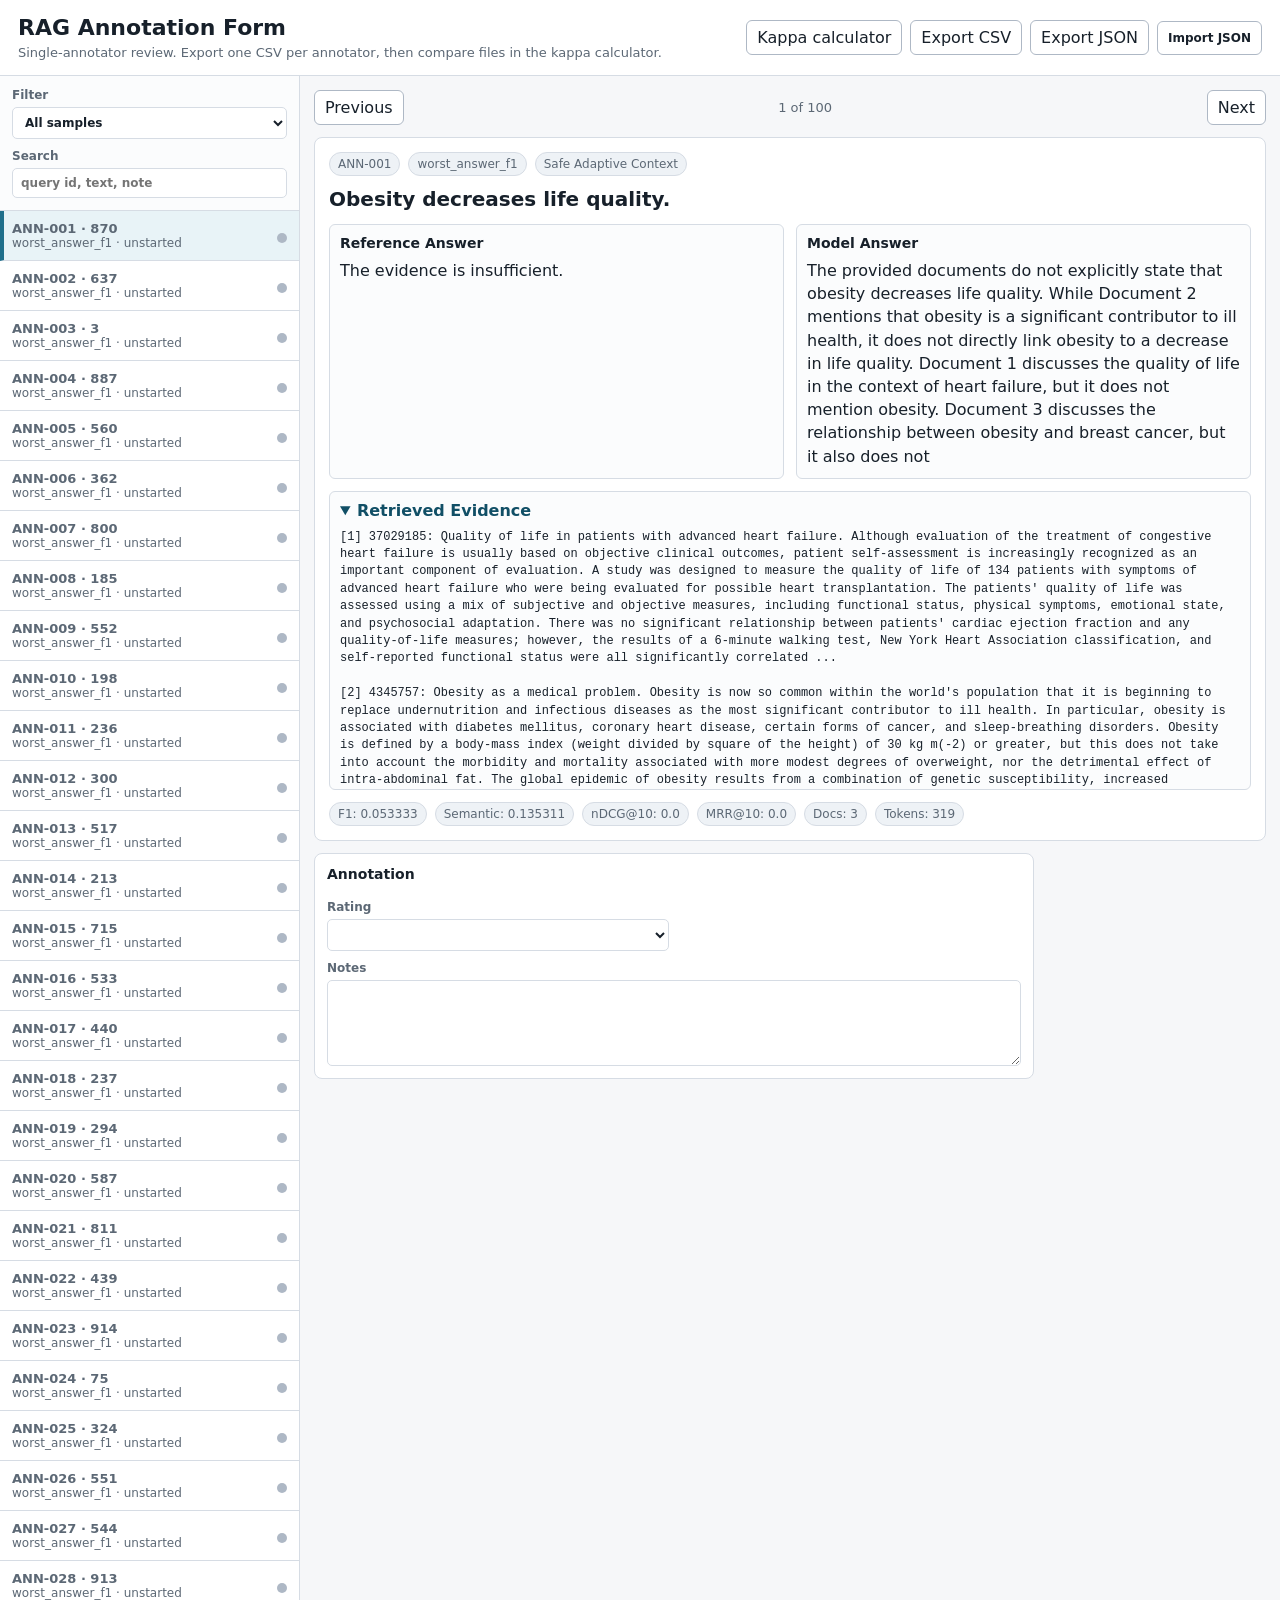
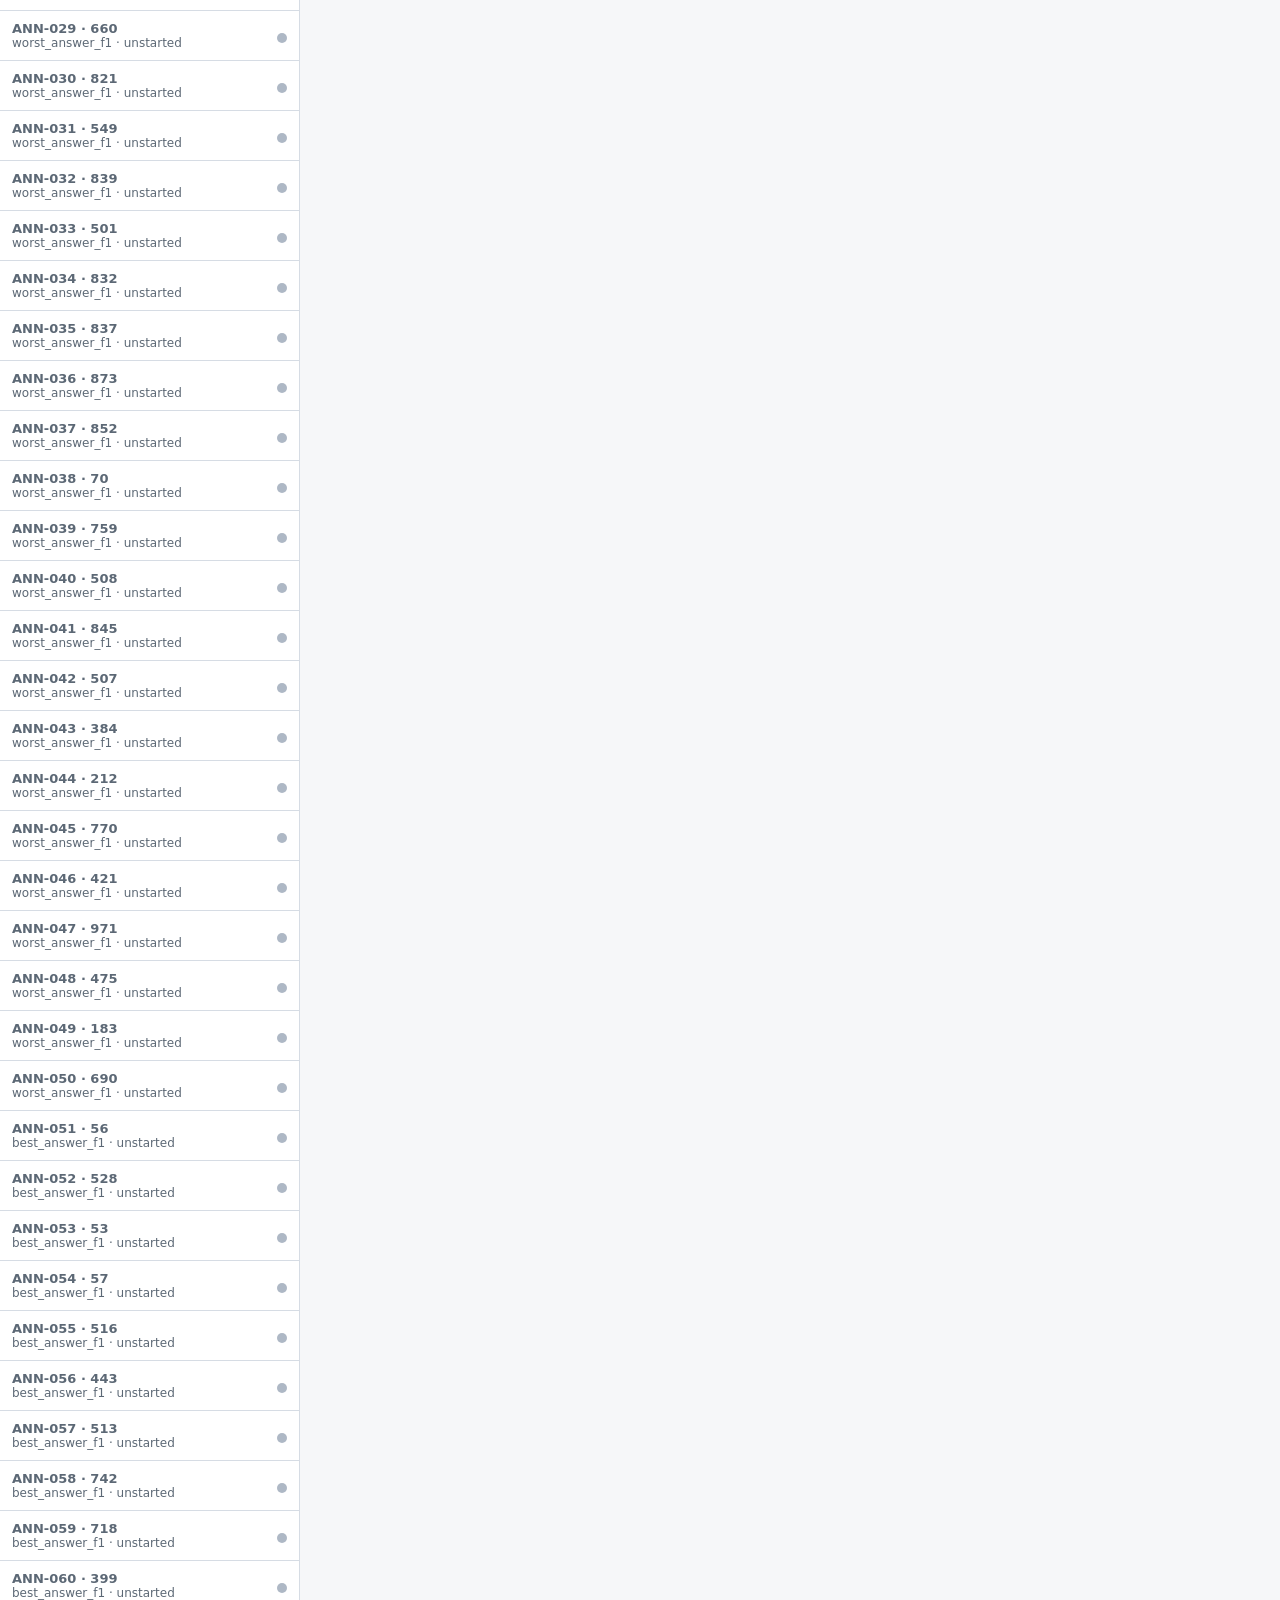
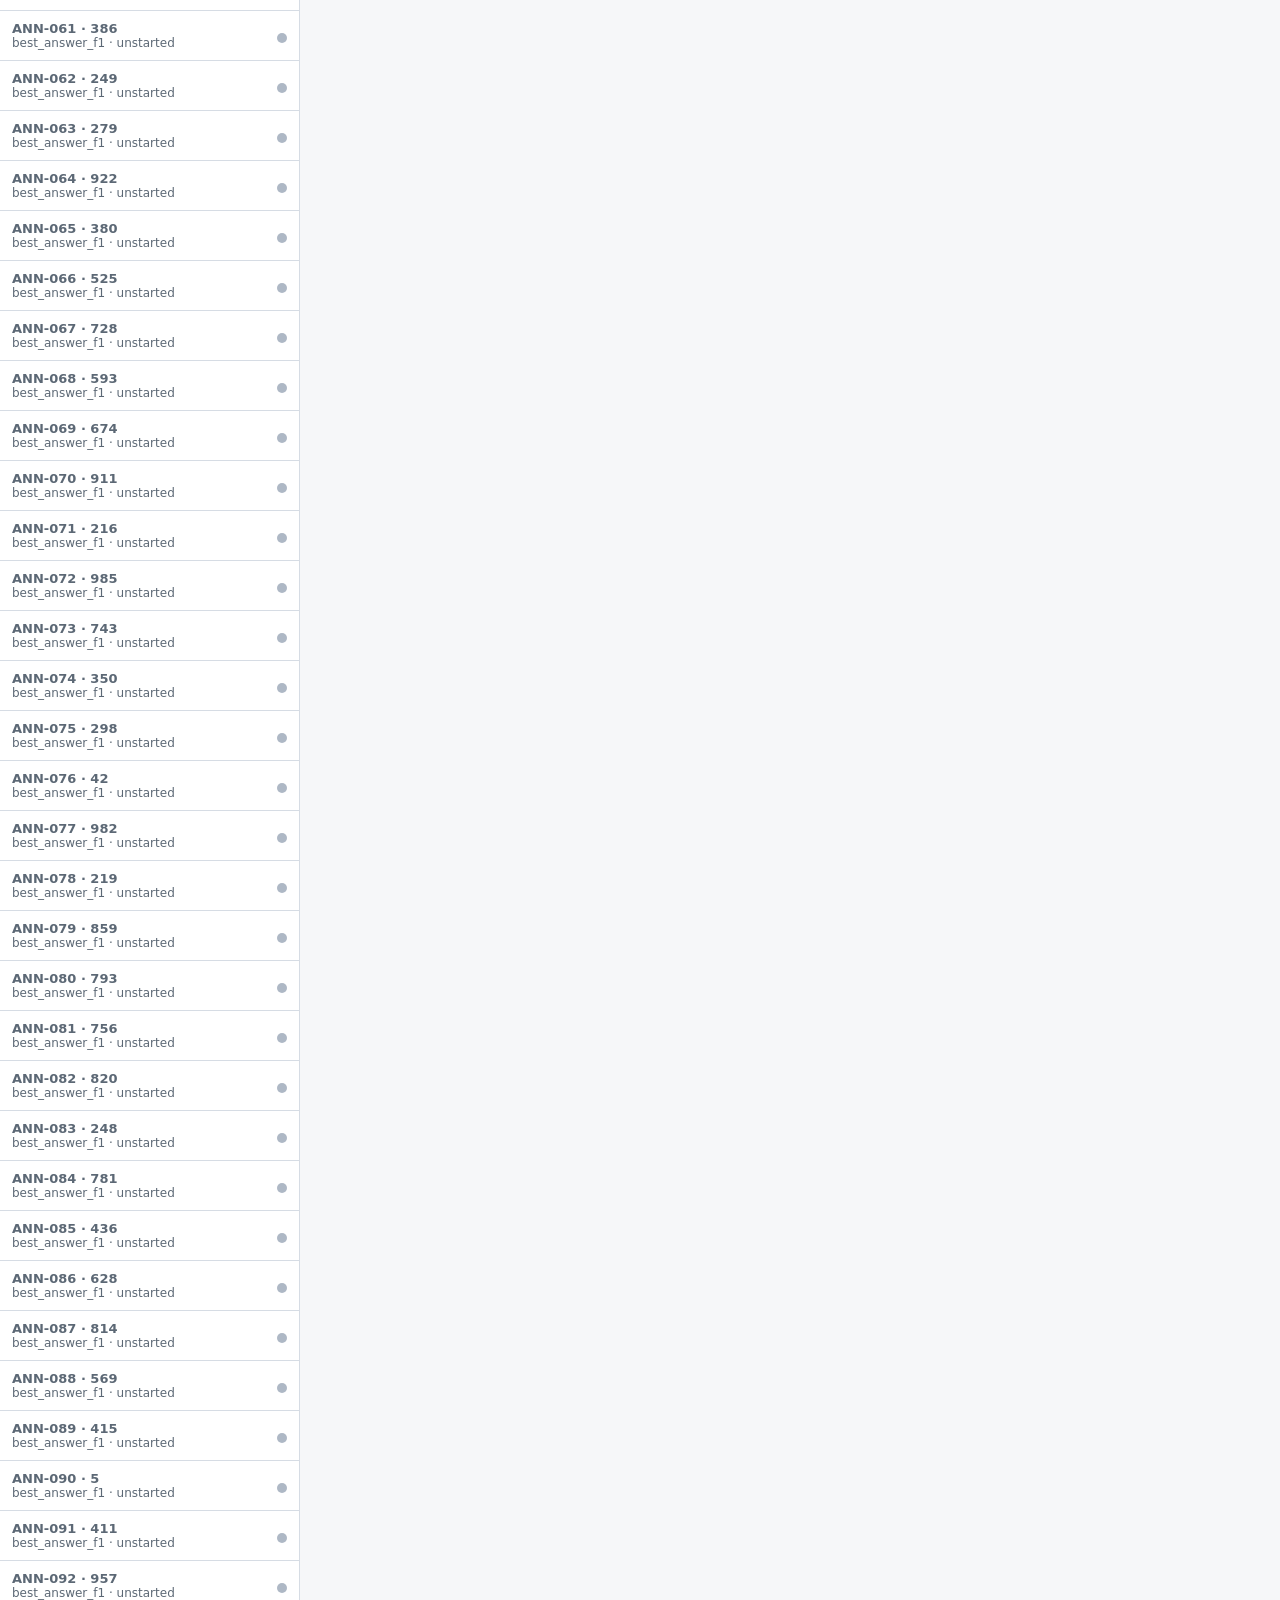
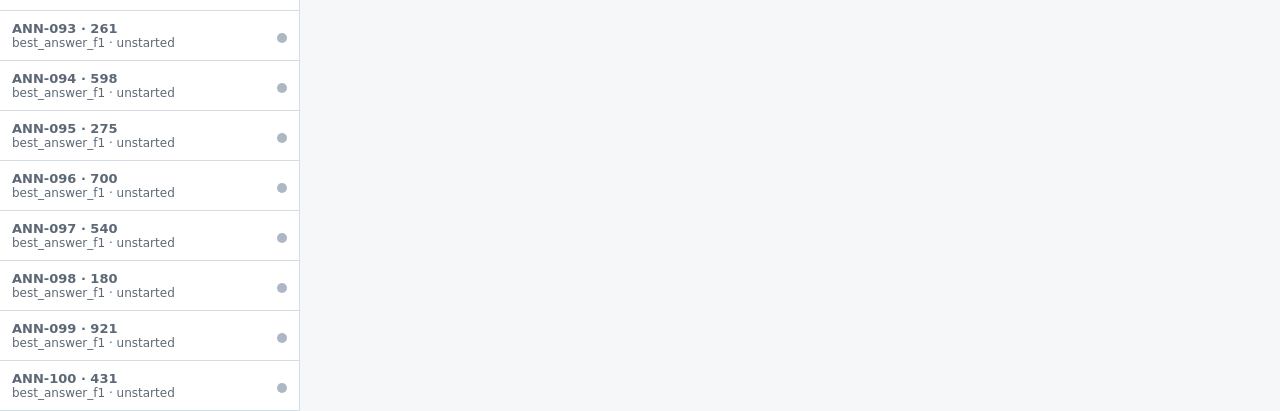
==== annotation_workform/index.html @ 944edac5 "Add annotation web form and guidelines" ====
<!doctype html>
<html lang="en">
  <head>
    <meta charset="utf-8" />
    <meta name="viewport" content="width=device-width, initial-scale=1" />
    <title>RAG Annotation Form</title>
    <link rel="stylesheet" href="./styles.css" />
  </head>
  <body>
    <header class="app-header">
      <div>
        <h1>RAG Annotation Form</h1>
        <p>Single-annotator review. Export one CSV per annotator, then compare files in the kappa calculator.</p>
      </div>
      <div class="header-actions">
        <a class="button-link" href="./kappa.html">Kappa calculator</a>
        <button id="exportCsvBtn" type="button">Export CSV</button>
        <button id="exportJsonBtn" type="button">Export JSON</button>
        <label class="import-button">
          Import JSON
          <input id="importJsonInput" type="file" accept="application/json" />
        </label>
      </div>
    </header>

    <main class="layout">
      <aside class="sidebar" aria-label="Samples">
        <div class="toolbar">
          <label>
            Filter
            <select id="filterSelect">
              <option value="all">All samples</option>
              <option value="unstarted">Unstarted</option>
              <option value="complete">Annotated</option>
              <option value="worst">Worst group</option>
              <option value="best">Best group</option>
            </select>
          </label>
          <label>
            Search
            <input id="searchInput" type="search" placeholder="query id, text, note" />
          </label>
        </div>
        <div id="sampleList" class="sample-list"></div>
      </aside>

      <section class="workspace" aria-label="Annotation workspace">
        <nav class="item-nav" aria-label="Current sample navigation">
          <button id="prevBtn" type="button">Previous</button>
          <div id="positionText" class="position-text"></div>
          <button id="nextBtn" type="button">Next</button>
        </nav>

        <section class="sample-panel">
          <div class="sample-meta">
            <span id="sampleId"></span>
            <span id="sampleGroup"></span>
            <span id="sampleMode"></span>
          </div>
          <h2 id="queryText"></h2>
          <div class="evidence-grid">
            <section>
              <h3>Reference Answer</h3>
              <p id="referenceAnswer"></p>
            </section>
            <section>
              <h3>Model Answer</h3>
              <p id="modelAnswer"></p>
            </section>
          </div>
          <details open>
            <summary>Retrieved Evidence</summary>
            <pre id="evidenceText"></pre>
          </details>
          <div class="metric-strip" id="metricStrip"></div>
        </section>

        <section class="annotation-grid single-annotation-grid">
          <form id="annotationForm" class="annotation-form">
            <h3>Annotation</h3>
            <label>
              Rating
              <select name="rating">
                <option value=""></option>
                <option>CORRECT</option>
                <option>PARTIALLY_CORRECT</option>
                <option>INCORRECT</option>
                <option>NOT_ENOUGH_INFO</option>
              </select>
            </label>
            <label class="wide">
              Notes
              <textarea name="notes" rows="5"></textarea>
            </label>
          </form>
        </section>
      </section>
    </main>

    <script src="./data.js"></script>
    <script src="./app.js"></script>
  </body>
</html>
---- annotation_workform/styles.css ----
:root {
  color-scheme: light;
  --bg: #f6f7f9;
  --surface: #ffffff;
  --surface-2: #eef2f6;
  --border: #d6dce4;
  --border-strong: #aeb8c5;
  --text: #17202a;
  --muted: #5c6875;
  --accent: #1f6f8b;
  --accent-strong: #114f66;
  --warning: #8a5b00;
  --danger: #9f2a2a;
  --good: #1f7a4f;
}

* {
  box-sizing: border-box;
}

body {
  margin: 0;
  font-family: Inter, ui-sans-serif, system-ui, -apple-system, BlinkMacSystemFont, "Segoe UI", sans-serif;
  background: var(--bg);
  color: var(--text);
}

button,
input,
select,
textarea {
  font: inherit;
}

button,
.import-button,
.button-link {
  border: 1px solid var(--border-strong);
  background: var(--surface);
  color: var(--text);
  min-height: 34px;
  padding: 7px 10px;
  border-radius: 6px;
  cursor: pointer;
  text-decoration: none;
  display: inline-flex;
  align-items: center;
}

button:hover,
.import-button:hover,
.button-link:hover {
  border-color: var(--accent);
}

.danger {
  color: var(--danger);
  border-color: #d8a1a1;
}

.app-header {
  min-height: 76px;
  display: flex;
  align-items: center;
  justify-content: space-between;
  gap: 16px;
  padding: 14px 18px;
  border-bottom: 1px solid var(--border);
  background: var(--surface);
}

.app-header h1 {
  font-size: 22px;
  line-height: 1.2;
  margin: 0 0 4px;
  letter-spacing: 0;
}

.app-header p {
  margin: 0;
  color: var(--muted);
  font-size: 13px;
}

.header-actions {
  display: flex;
  align-items: center;
  gap: 8px;
  flex-wrap: wrap;
}

.import-button input {
  display: none;
}

.layout {
  display: grid;
  grid-template-columns: minmax(240px, 300px) minmax(520px, 1fr);
  min-height: calc(100vh - 76px);
}

.sidebar,
.stats {
  background: var(--surface);
  border-right: 1px solid var(--border);
  min-height: calc(100vh - 76px);
  overflow: auto;
}

.stats {
  border-right: 0;
  border-left: 1px solid var(--border);
  padding: 14px;
}

.toolbar {
  display: grid;
  gap: 10px;
  padding: 12px;
  border-bottom: 1px solid var(--border);
  background: #fbfcfd;
}

label {
  display: grid;
  gap: 5px;
  color: var(--muted);
  font-size: 12px;
  font-weight: 650;
}

input,
select,
textarea {
  width: 100%;
  border: 1px solid var(--border);
  background: #ffffff;
  color: var(--text);
  border-radius: 5px;
  padding: 7px 8px;
}

textarea {
  resize: vertical;
}

.sample-list {
  display: grid;
}

.sample-row {
  display: grid;
  grid-template-columns: 1fr auto;
  gap: 6px;
  width: 100%;
  text-align: left;
  border: 0;
  border-bottom: 1px solid var(--border);
  border-radius: 0;
  padding: 10px 12px;
  background: var(--surface);
}

.sample-row.active {
  background: #e8f3f7;
  border-left: 4px solid var(--accent);
  padding-left: 8px;
}

.sample-row strong {
  display: block;
  font-size: 13px;
}

.sample-row span {
  color: var(--muted);
  font-size: 12px;
}

.status-dot {
  width: 10px;
  height: 10px;
  border-radius: 999px;
  margin-top: 4px;
  background: var(--border-strong);
}

.status-dot.complete {
  background: var(--good);
}

.workspace {
  overflow: auto;
  min-height: calc(100vh - 76px);
  padding: 14px;
}

.item-nav {
  display: flex;
  align-items: center;
  justify-content: space-between;
  gap: 12px;
  margin-bottom: 12px;
}

.position-text {
  color: var(--muted);
  font-size: 13px;
}

.sample-panel,
.annotation-form,
.adjudication-panel {
  background: var(--surface);
  border: 1px solid var(--border);
  border-radius: 8px;
}

.sample-panel {
  padding: 14px;
}

.sample-meta {
  display: flex;
  flex-wrap: wrap;
  gap: 8px;
  margin-bottom: 10px;
}

.sample-meta span,
.metric-pill {
  display: inline-flex;
  align-items: center;
  min-height: 24px;
  padding: 3px 8px;
  background: var(--surface-2);
  border: 1px solid var(--border);
  border-radius: 999px;
  color: var(--muted);
  font-size: 12px;
}

.sample-panel h2 {
  font-size: 20px;
  line-height: 1.3;
  margin: 0 0 12px;
  letter-spacing: 0;
}

.sample-panel h3,
.annotation-form h3,
.adjudication-panel h3,
.stats h2,
.stats h3 {
  margin: 0 0 8px;
  font-size: 14px;
  letter-spacing: 0;
}

.evidence-grid {
  display: grid;
  grid-template-columns: 1fr 1fr;
  gap: 12px;
  margin-bottom: 12px;
}

.evidence-grid section {
  padding: 10px;
  border: 1px solid var(--border);
  border-radius: 6px;
  background: #fbfcfd;
}

.evidence-grid p {
  margin: 0;
  line-height: 1.45;
}

details {
  border: 1px solid var(--border);
  border-radius: 6px;
  background: #fbfcfd;
  margin-bottom: 12px;
}

summary {
  cursor: pointer;
  padding: 9px 10px;
  color: var(--accent-strong);
  font-weight: 700;
}

pre {
  white-space: pre-wrap;
  margin: 0;
  padding: 0 10px 10px;
  max-height: 260px;
  overflow: auto;
  line-height: 1.45;
  font-family: ui-monospace, SFMono-Regular, Menlo, Monaco, Consolas, "Liberation Mono", monospace;
  font-size: 12px;
}

.metric-strip {
  display: flex;
  flex-wrap: wrap;
  gap: 8px;
}

.annotation-grid {
  display: grid;
  grid-template-columns: 1fr;
  gap: 12px;
  margin-top: 12px;
}

.single-annotation-grid {
  max-width: 720px;
}

.annotation-form,
.adjudication-panel {
  padding: 12px;
}

.annotation-form {
  display: grid;
  grid-template-columns: 1fr 1fr;
  gap: 10px;
}

.annotation-form h3,
.annotation-form .wide {
  grid-column: 1 / -1;
}

.adjudication-panel {
  margin-top: 12px;
}

.adjudication-grid {
  display: grid;
  grid-template-columns: 1fr 1fr;
  gap: 10px;
}

.wide {
  grid-column: 1 / -1;
}

.stats-panel {
  display: grid;
  gap: 8px;
  margin: 12px 0 16px;
}

.stat-line {
  display: flex;
  align-items: baseline;
  justify-content: space-between;
  gap: 12px;
  padding: 8px 0;
  border-bottom: 1px solid var(--border);
}

.stat-line strong {
  font-size: 18px;
}

.label-counts {
  display: grid;
  gap: 6px;
  margin-bottom: 16px;
}

.count-row {
  display: grid;
  grid-template-columns: 1fr auto;
  gap: 8px;
  font-size: 13px;
}

.calculator-layout {
  max-width: 1120px;
  margin: 0 auto;
  padding: 16px;
  display: grid;
  gap: 14px;
}

.calculator-panel {
  background: var(--surface);
  border: 1px solid var(--border);
  border-radius: 8px;
  padding: 14px;
}

.calculator-panel h2 {
  margin: 0 0 12px;
  font-size: 16px;
  letter-spacing: 0;
}

.upload-grid,
.settings-grid {
  display: grid;
  grid-template-columns: 1fr 1fr;
  gap: 12px;
}

.drop-zone {
  min-height: 120px;
  align-content: center;
  justify-items: center;
  text-align: center;
  border: 1px dashed var(--border-strong);
  border-radius: 8px;
  background: #fbfcfd;
  padding: 16px;
  cursor: pointer;
}

.drop-zone strong {
  color: var(--text);
  font-size: 14px;
}

.drop-zone input {
  display: none;
}

.drop-zone.drag-over {
  border-color: var(--accent);
  background: #e8f3f7;
}

.settings-grid {
  margin-top: 12px;
}

.actions-row {
  display: flex;
  flex-wrap: wrap;
  gap: 8px;
  margin-top: 12px;
}

.summary-grid {
  display: grid;
  grid-template-columns: repeat(4, minmax(140px, 1fr));
  gap: 12px;
}

.summary-grid .stat-line {
  display: grid;
  gap: 4px;
  border: 1px solid var(--border);
  border-radius: 8px;
  padding: 10px;
  background: #fbfcfd;
}

.message-panel {
  margin-top: 12px;
  color: var(--muted);
  font-size: 13px;
}

.message-panel p {
  margin: 6px 0 0;
}

.formula-note {
  color: var(--muted);
  font-size: 13px;
  line-height: 1.45;
}

.formula-note p {
  margin: 0 0 8px;
}

.formula-note code {
  color: var(--text);
  background: var(--surface-2);
  border: 1px solid var(--border);
  border-radius: 5px;
  padding: 1px 5px;
}

.error-message {
  color: var(--danger);
}

.table-wrap {
  overflow: auto;
  border: 1px solid var(--border);
  border-radius: 8px;
}

table {
  width: 100%;
  border-collapse: collapse;
  font-size: 13px;
}

th,
td {
  padding: 9px 10px;
  border-bottom: 1px solid var(--border);
  text-align: left;
  vertical-align: top;
}

th {
  background: var(--surface-2);
  color: var(--text);
}

td {
  color: var(--muted);
}

@media (max-width: 1040px) {
  .layout {
    grid-template-columns: 250px 1fr;
  }

  .stats {
    grid-column: 1 / -1;
    min-height: auto;
    border-left: 0;
    border-top: 1px solid var(--border);
  }
}

@media (max-width: 760px) {
  .app-header,
  .layout,
  .annotation-grid,
  .evidence-grid,
  .adjudication-grid,
  .upload-grid,
  .settings-grid,
  .summary-grid {
    display: block;
  }

  .sidebar,
  .stats,
  .workspace {
    min-height: auto;
  }

  .annotation-form,
  .adjudication-panel,
  .sample-panel {
    margin-bottom: 12px;
  }
}
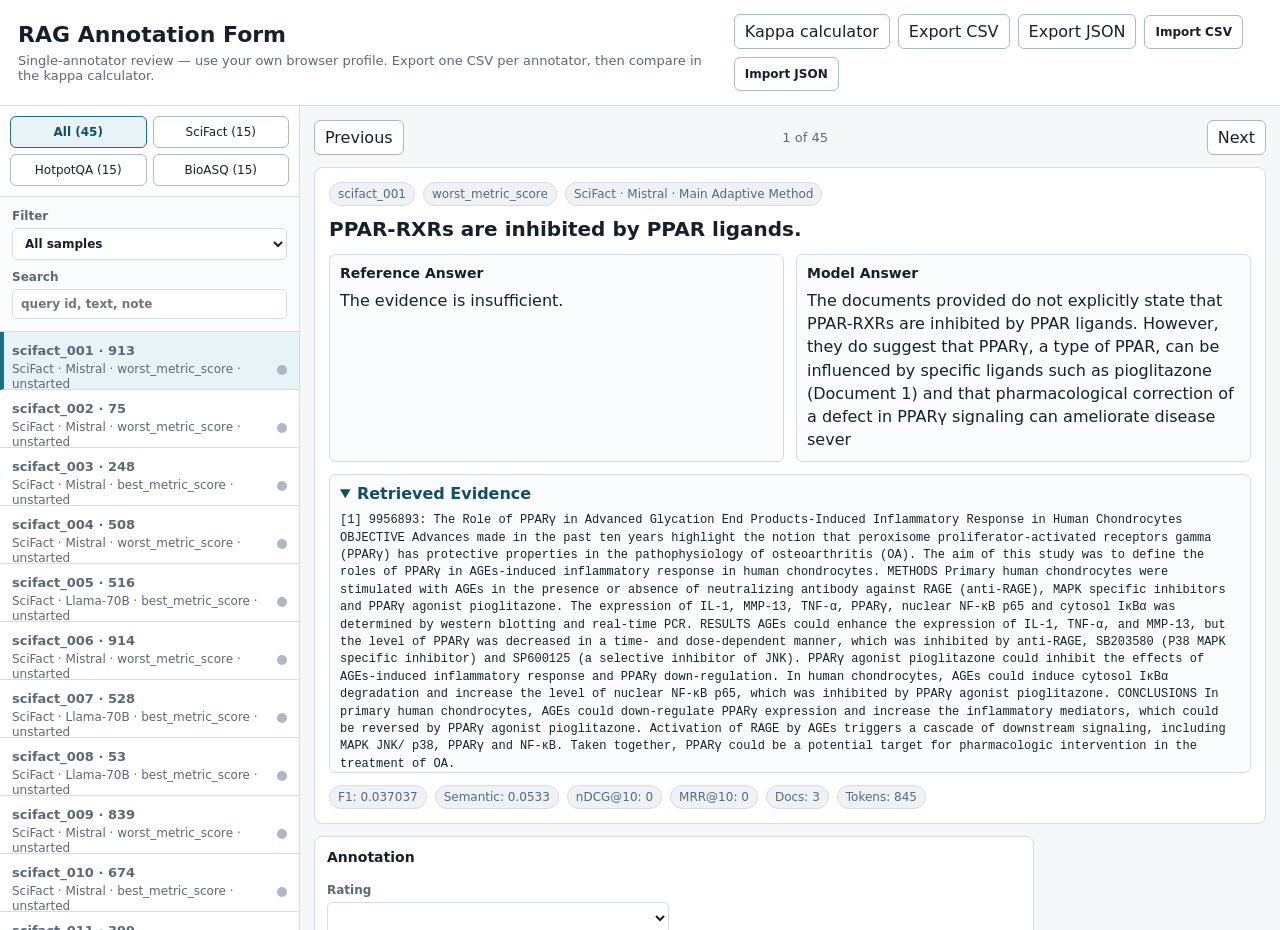
==== commit b47d00f4: "Redesign annotation workform and structure: adaptive method only, 15 items per dataset, dataset tabs" ====
--- a/annotation_workform/index.html
+++ b/annotation_workform/index.html
@@ -10,12 +10,16 @@
     <header class="app-header">
       <div>
         <h1>RAG Annotation Form</h1>
-        <p>Single-annotator review. Export one CSV per annotator, then compare files in the kappa calculator.</p>
+        <p>Single-annotator review — use your own browser profile. Export one CSV per annotator, then compare in the kappa calculator.</p>
       </div>
       <div class="header-actions">
         <a class="button-link" href="./kappa.html">Kappa calculator</a>
         <button id="exportCsvBtn" type="button">Export CSV</button>
         <button id="exportJsonBtn" type="button">Export JSON</button>
+        <label class="import-button">
+          Import CSV
+          <input id="importCsvInput" type="file" accept=".csv,text/csv" />
+        </label>
         <label class="import-button">
           Import JSON
           <input id="importJsonInput" type="file" accept="application/json" />
@@ -25,6 +29,7 @@
 
     <main class="layout">
       <aside class="sidebar" aria-label="Samples">
+        <div id="modelTabs" class="dataset-tabs model-tabs" role="tablist" aria-label="Datasets"></div>
         <div class="toolbar">
           <label>
             Filter
--- a/annotation_workform/styles.css
+++ b/annotation_workform/styles.css
@@ -96,15 +96,21 @@
 .layout {
   display: grid;
   grid-template-columns: minmax(240px, 300px) minmax(520px, 1fr);
-  min-height: calc(100vh - 76px);
+  height: calc(100vh - 76px);
+  min-height: 0;
 }
 
 .sidebar,
 .stats {
   background: var(--surface);
   border-right: 1px solid var(--border);
-  min-height: calc(100vh - 76px);
-  overflow: auto;
+  min-height: 0;
+}
+
+.sidebar {
+  display: flex;
+  flex-direction: column;
+  overflow: hidden;
 }
 
 .stats {
@@ -121,6 +127,30 @@
   background: #fbfcfd;
 }
 
+.dataset-tabs {
+  display: grid;
+  grid-template-columns: 1fr 1fr;
+  gap: 6px;
+  padding: 10px;
+  border-bottom: 1px solid var(--border);
+  background: var(--surface);
+}
+
+.dataset-tab {
+  justify-content: center;
+  min-height: 32px;
+  padding: 6px 8px;
+  font-size: 12px;
+  border-radius: 6px;
+}
+
+.dataset-tab.active {
+  border-color: var(--accent);
+  background: #e8f3f7;
+  color: var(--accent-strong);
+  font-weight: 750;
+}
+
 label {
   display: grid;
   gap: 5px;
@@ -146,6 +176,10 @@
 
 .sample-list {
   display: grid;
+  align-content: start;
+  flex: 1;
+  min-height: 0;
+  overflow: auto;
 }
 
 .sample-row {
@@ -153,11 +187,12 @@
   grid-template-columns: 1fr auto;
   gap: 6px;
   width: 100%;
+  min-height: 58px;
   text-align: left;
   border: 0;
   border-bottom: 1px solid var(--border);
   border-radius: 0;
-  padding: 10px 12px;
+  padding: 11px 12px;
   background: var(--surface);
 }
 
@@ -170,11 +205,16 @@
 .sample-row strong {
   display: block;
   font-size: 13px;
+  line-height: 1.25;
+  margin-bottom: 3px;
+  overflow-wrap: anywhere;
 }
 
 .sample-row span {
   color: var(--muted);
   font-size: 12px;
+  line-height: 1.25;
+  overflow-wrap: anywhere;
 }
 
 .status-dot {
@@ -536,7 +576,6 @@
 
 @media (max-width: 760px) {
   .app-header,
-  .layout,
   .annotation-grid,
   .evidence-grid,
   .adjudication-grid,
@@ -546,10 +585,30 @@
     display: block;
   }
 
-  .sidebar,
+  .layout {
+    display: flex;
+    flex-direction: column;
+    height: auto;
+    min-height: calc(100vh - 76px);
+  }
+
+  .sidebar {
+    height: 46vh;
+    min-height: auto;
+  }
+
+  .sample-list {
+    max-height: none;
+    overflow: auto;
+  }
+
   .stats,
   .workspace {
     min-height: auto;
+  }
+
+  .workspace {
+    padding: 12px;
   }
 
   .annotation-form,
